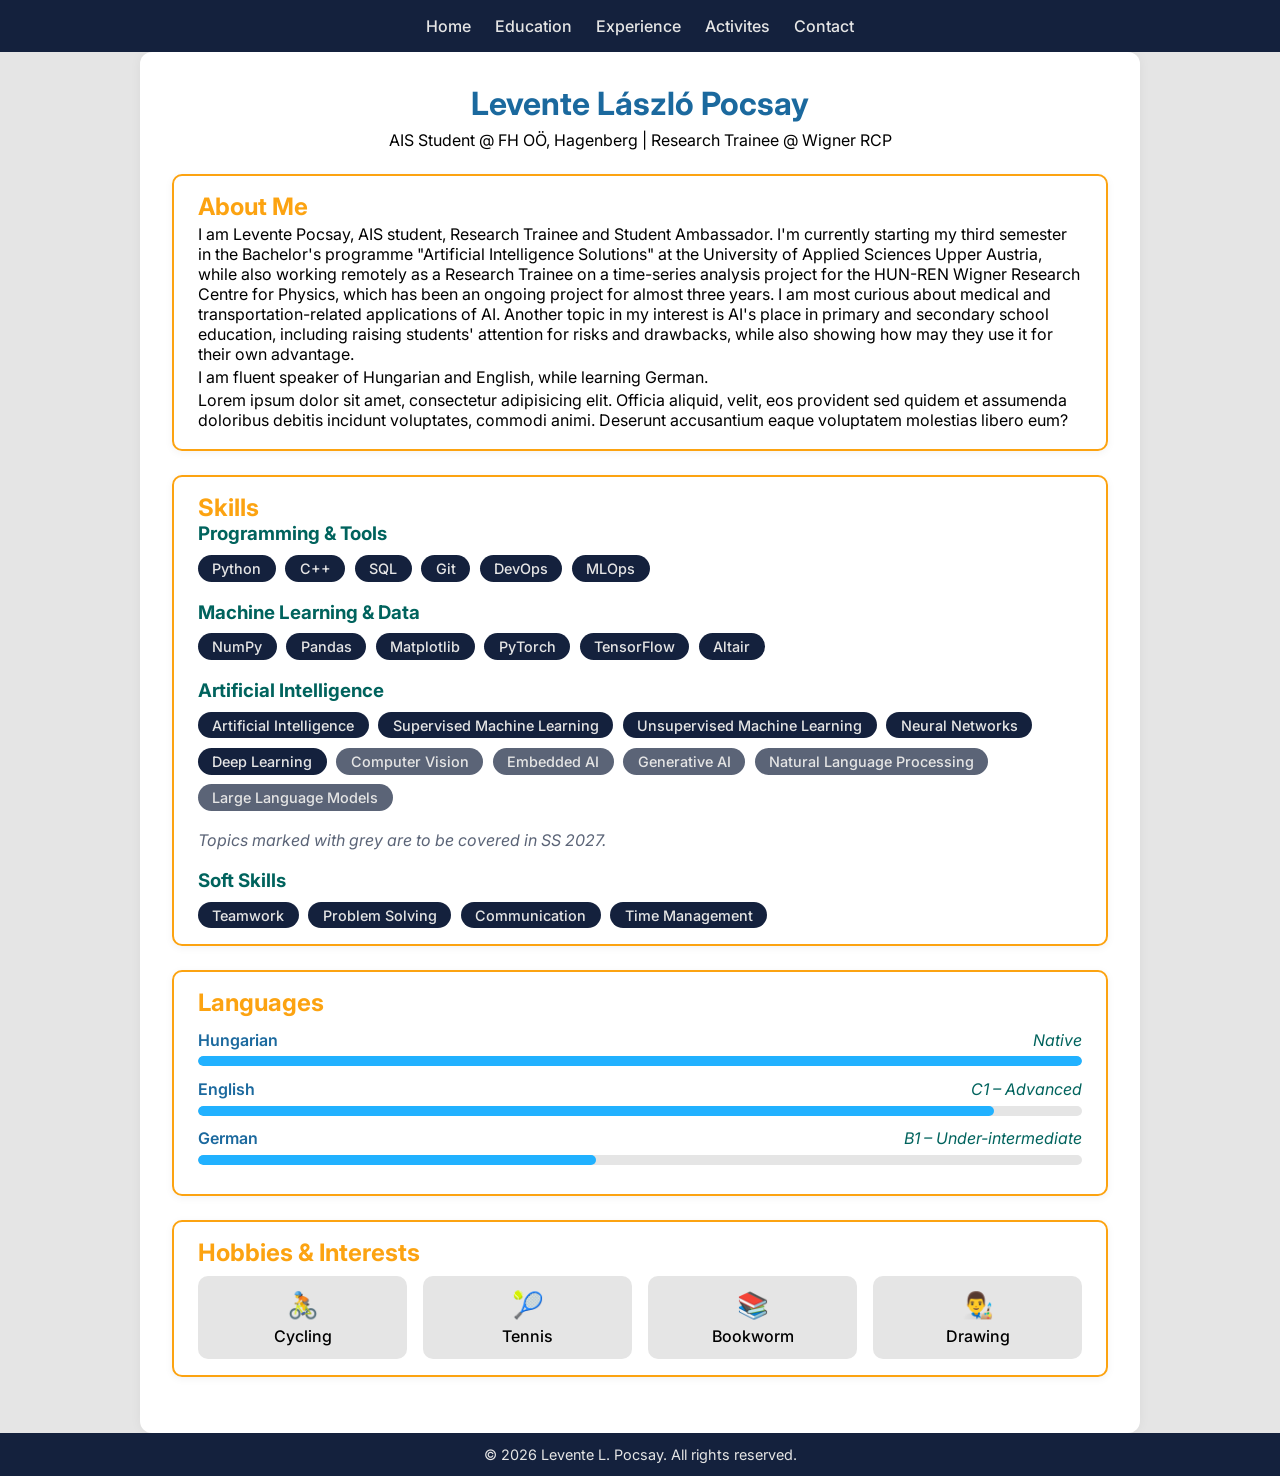
==== index.html @ 26d3b86d "Actualizing language levels" ====
<!DOCTYPE html>
<html lang="en">
<head>
    <meta charset="UTF-8">
    <meta name="viewport" content="width=device-width, initial-scale=1.0">
    <title>Homepage</title>
    <link rel="stylesheet" href="./styles/main.css">
    <link rel="stylesheet" href="./styles/index_styles.css">
</head>
<body>
    <header>
    <nav>
        <a href="index.html">Home</a>
        <a href="education.html">Education</a>
        <a href="experience.html">Experience</a>
        <a href="activity.html">Activites</a>
        <a href="contact.html">Contact</a>
    </nav>
    </header>

    <main>
        <h1>Levente László Pocsay</h1>
        <p style="text-align: center; margin-top: -10pt;">AIS Student @ FH OÖ, Hagenberg | Research Trainee @ Wigner RCP</p>

        <!-- Introduction -->
        <div class="block intro">
            <h2>About Me</h2>
            <p>I am Levente Pocsay, AIS student, Research Trainee and Student Ambassador. I'm currently starting my third semester in the Bachelor's programme "Artificial Intelligence Solutions" at the University of Applied Sciences Upper Austria, while also working remotely as a Research Trainee on a time-series analysis project for the HUN-REN Wigner Research Centre for Physics, which has been an ongoing project for almost three years. I am most curious about medical and transportation-related applications of AI. Another topic in my interest is AI's place in primary and secondary school education, including raising students' attention for risks and drawbacks, while also showing how may they use it for their own advantage.</p>
            <p>I am fluent speaker of Hungarian and English, while learning German.</p>
            <p>Lorem ipsum dolor sit amet, consectetur adipisicing elit. Officia aliquid, velit, eos provident sed quidem et assumenda doloribus debitis incidunt voluptates, commodi animi. Deserunt accusantium eaque voluptatem molestias libero eum?</p>
        </div>

        <!-- Skills -->
        <div class="block">
            <h2>Skills</h2>

            <h3>Programming &amp; Tools</h3>
            <div class="tag-list">
                <span class="tag">Python</span>
                <span class="tag">C++</span>
                <span class="tag">SQL</span>
                <span class="tag">Git</span>
                <span class="tag">DevOps</span>
                <span class="tag">MLOps</span>
            </div>

            <h3>Machine Learning &amp; Data</h3>
            <div class="tag-list">
                <span class="tag">NumPy</span>
                <span class="tag">Pandas</span>
                <span class="tag">Matplotlib</span>
                <span class="tag">PyTorch</span>
                <span class="tag">TensorFlow</span>
                <span class="tag">Altair</span>
            </div>

            <h3>Artificial Intelligence</h3>
            <div class="tag-list">
                <span class="tag">Artificial Intelligence</span>
                <span class="tag">Supervised Machine Learning</span>
                <span class="tag">Unsupervised Machine Learning</span>
                <span class="tag">Neural Networks</span>
                <span class="tag">Deep Learning</span>
                <span class="tag ss2027">Computer Vision</span>
                <span class="tag ss2027">Embedded AI</span>
                <span class="tag ss2027">Generative AI</span>
                <span class="tag ss2027">Natural Language Processing</span>
                <span class="tag ss2027">Large Language Models</span>
            </div>
            <p class="ss2027">Topics marked with grey are to be covered in SS 2027.</p>

            <h3>Soft Skills</h3>
            <div class="tag-list">
                <span class="tag">Teamwork</span>
                <span class="tag">Problem Solving</span>
                <span class="tag">Communication</span>
                <span class="tag">Time Management</span>
            </div>
        </div>

        <!-- Languages -->
        <div class="block">
            <h2>Languages</h2>
            <ul class="language-list">
                <li>
                    <span class="language-name">Hungarian</span>
                    <span class="language-level">Native</span>
                    <div class="level-bar"><div class="level-fill" style="width: 100%;"></div></div>
                </li>
                <li>
                    <span class="language-name">English</span>
                    <span class="language-level">C1 &ndash; Advanced</span>
                    <div class="level-bar"><div class="level-fill" style="width: 90%;"></div></div>
                </li>
                <li>
                    <span class="language-name">German</span>
                    <span class="language-level">B1 &ndash; Under-intermediate</span>
                    <div class="level-bar"><div class="level-fill" style="width: 45%;"></div></div>
                </li>
            </ul>
        </div>

        <!-- Hobbies -->
        <div class="block">
            <h2>Hobbies &amp; Interests</h2>
            <div class="hobby-list">
                <div class="hobby-item">
                    <span class="hobby-icon">🚴</span>
                    <p>Cycling</p>
                </div>
                <div class="hobby-item">
                    <span class="hobby-icon">🎾</span>
                    <p>Tennis</p>
                </div>
                <div class="hobby-item">
                    <span class="hobby-icon">📚</span>
                    <p>Bookworm</p>
                </div>
                <div class="hobby-item">
                    <span class="hobby-icon">👨‍🎨</span>
                    <p>Drawing</p>
                </div>
            </div>
        </div>
    </main>

    <footer>
        <p>&copy; 2026 Levente L. Pocsay. All rights reserved.</p>
    </footer>
</body>
</html>
---- styles/main.css ----
@import url('https://fonts.googleapis.com/css2?family=Inter:wght@400;500;600;700&display=swap');

* {
    margin: 0;
    padding: 0;
    box-sizing: border-box;
}

/*Color palette*/
:root {
    --primary: #14213D;
    --primary-support: #21B1FF;
    --accent: #FCA311;
    --accent2: #00635D;
    --title: #1B699E;
    --text: #000000;
    --background: #FFFFFF;
    --side: #E5E5E5;
}

body {
    margin: 0;
    font-family: 'Inter', sans-serif;
    background: var(--side);
    color: var(--text);
    display: flex;
    flex-direction: column;
    min-height: 100vh;
}



/*Header*/
header {
    background: var(--primary);
    color: var(--side);
    display: flex;
    justify-content: center;
    align-items: center;
    position: sticky;
    top: 0;
    z-index: 1000;
    width: 100%;
    padding: 1rem;
}

nav a {
    max-width: 1000px;
    margin-left: 10px;
    margin-right: 10px;
    text-decoration: none;
    color: var(--side);
    font-weight: 500;
}

nav a:hover {
    color: var(--accent);
}



/*Content*/
main {
    max-width: 1000px;
    min-width: 60%;
    margin: 0 auto;
    margin-bottom: 0;
    background-color: var(--background);
    border-radius: 12px;
    box-shadow: 0 0 12px rgba(0,0,0,0.05);
    flex: 1;
    padding: 2rem;
}

h1 {
    color: var(--title);
    margin-bottom: 20px;
    text-align: center;
}


/*Content blocks*/
.block {
    border: 2px solid var(--accent);
    color: var(--text);
    border-radius: 10px;
    padding: 1rem 1.5rem;
    margin: 1.5rem 0;
    box-shadow: 0 2px 8px rgba(0,0,0,0.05);
}

.block h2 {
    margin-bottom: 0rem;
    color: var(--accent);
}

.block h3 {
    margin-bottom: 0rem;
    color: var(--accent2);
}

.block p {
    margin: 0.2rem 0;
}

.block ul {
    padding: 0rem 1.5rem;   
}

p.department {
    font-style: italic;
}


/*Universal button*/
a.clickbutton {
    display: inline-flex;
    align-items: center;
    gap: 0.6rem;
    cursor: pointer;
    text-decoration: none;
    background: var(--primary);
    color: var(--side);
    border-radius: 20px;
    padding: 0.3rem 0.9rem;
    font-size: 0.9rem;
    font-weight: 500;
    user-select: none;
    transition:
        background 0.15s ease,
        color 0.15s ease,
        transform 0.15s ease,
        box-shadow 0.15s ease;
}

a.clickbutton:hover {
    background: var(--accent);
    color: var(--primary);
    box-shadow: 0 4px 10px rgba(0, 0, 0, 0.15);
}

a.clickbutton:focus-visible {
    outline: 2px solid var(--primary-support);
    outline-offset: 2px;
}


/*Footer*/
footer{
    background:var(--primary);
    color: var(--side);
    text-align: center;
    font-size: 0.9rem;
    padding: 0.8rem 1rem;
}
---- styles/index_styles.css ----
/*Skill tags*/
.tag-list {
    display: flex;
    flex-wrap: wrap;
    gap: 0.6rem;
    margin: 0.6rem 0 1.2rem 0;
}
 
.tag {
    background: var(--primary);
    color: var(--side);
    border-radius: 20px;
    padding: 0.3rem 0.9rem;
    font-size: 0.9rem;
    font-weight: 500;
}

.tag.ss2027 {
    background: color-mix(in srgb, var(--primary) 70%, white);
}
 
.tag-list:last-of-type {
    margin-bottom: 0;
}
 
p.ss2027 {
    font-style: italic;
    color: color-mix(in srgb, var(--primary) 70%, white);
    padding-bottom: 1rem;
}
 
 
/*Languages*/
.language-list {
    list-style: none;
    padding: 0 !important;
}
 
.language-list li {
    margin: 0.8rem 0;
}
 
.language-name {
    font-weight: 600;
    color: var(--title);
}
 
.language-level {
    float: right;
    color: var(--accent2);
    font-style: italic;
}
 
.level-bar {
    clear: both;
    background: var(--side);
    border-radius: 8px;
    height: 10px;
    margin-top: 0.4rem;
    overflow: hidden;
}
 
.level-fill {
    background: var(--primary-support);
    height: 100%;
    border-radius: 8px;
}
 
 
 
/*Hobbies*/
.hobby-list {
    display: flex;
    flex-wrap: wrap;
    gap: 1rem;
    margin-top: 0.6rem;
}
 
.hobby-item {
    background: var(--side);
    border-radius: 10px;
    padding: 0.8rem 1rem;
    text-align: center;
    flex: 1 1 120px;
}
 
.hobby-icon {
    display: block;
    font-size: 1.6rem;
    margin-bottom: 0.4rem;
}
 
.hobby-item p {
    margin: 0;
    font-weight: 500;
    color: var(--text);
}
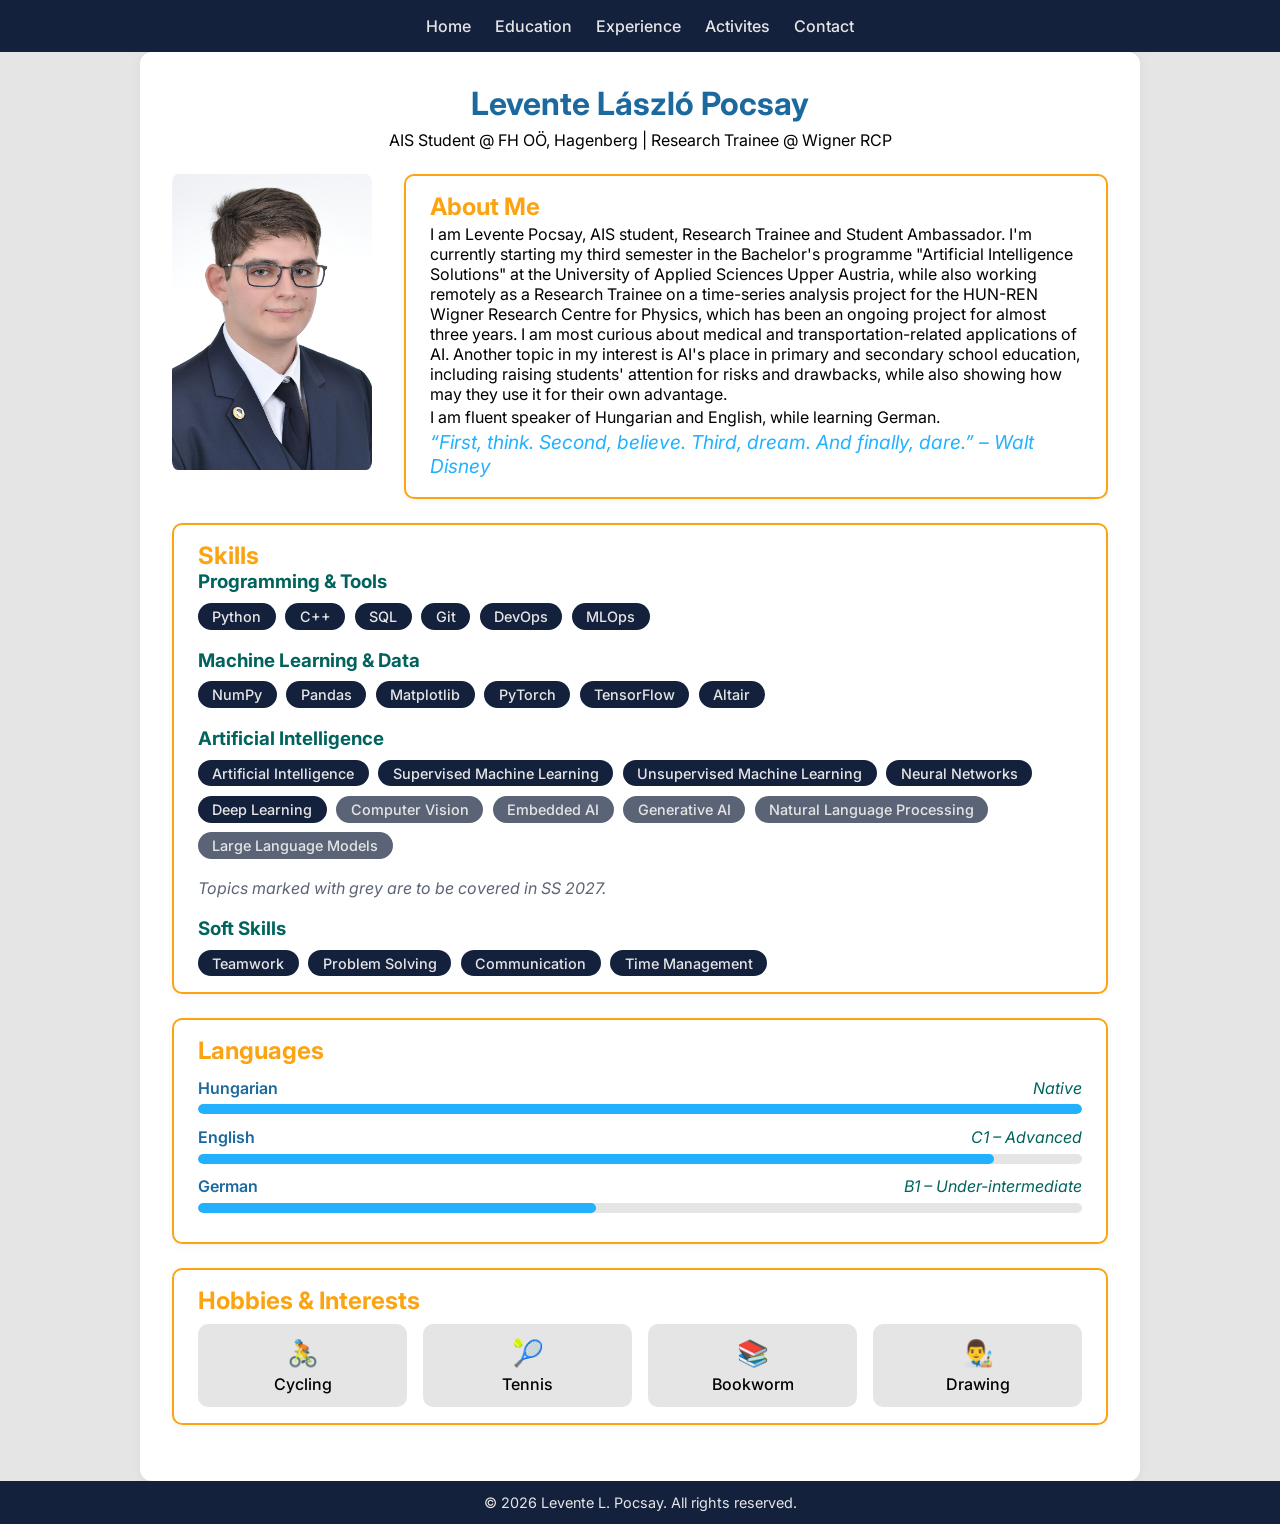
==== commit 58dddea8: "Added profile picture on homepage" ====
--- a/index.html
+++ b/index.html
@@ -23,11 +23,16 @@
         <p style="text-align: center; margin-top: -10pt;">AIS Student @ FH OÖ, Hagenberg | Research Trainee @ Wigner RCP</p>
 
         <!-- Introduction -->
-        <div class="block intro">
-            <h2>About Me</h2>
-            <p>I am Levente Pocsay, AIS student, Research Trainee and Student Ambassador. I'm currently starting my third semester in the Bachelor's programme "Artificial Intelligence Solutions" at the University of Applied Sciences Upper Austria, while also working remotely as a Research Trainee on a time-series analysis project for the HUN-REN Wigner Research Centre for Physics, which has been an ongoing project for almost three years. I am most curious about medical and transportation-related applications of AI. Another topic in my interest is AI's place in primary and secondary school education, including raising students' attention for risks and drawbacks, while also showing how may they use it for their own advantage.</p>
-            <p>I am fluent speaker of Hungarian and English, while learning German.</p>
-            <p>Lorem ipsum dolor sit amet, consectetur adipisicing elit. Officia aliquid, velit, eos provident sed quidem et assumenda doloribus debitis incidunt voluptates, commodi animi. Deserunt accusantium eaque voluptatem molestias libero eum?</p>
+        <div class="intro">
+            <div class="profile-pic">
+                <img class="profile-pic" src="./images/profile-pic.jpg" alt="profile-picture">
+            </div>
+            <div class="block">
+                <h2>About Me</h2>
+                <p>I am Levente Pocsay, AIS student, Research Trainee and Student Ambassador. I'm currently starting my third semester in the Bachelor's programme "Artificial Intelligence Solutions" at the University of Applied Sciences Upper Austria, while also working remotely as a Research Trainee on a time-series analysis project for the HUN-REN Wigner Research Centre for Physics, which has been an ongoing project for almost three years. I am most curious about medical and transportation-related applications of AI. Another topic in my interest is AI's place in primary and secondary school education, including raising students' attention for risks and drawbacks, while also showing how may they use it for their own advantage.</p>
+                <p>I am fluent speaker of Hungarian and English, while learning German.</p>
+                <p class="quote">“First, think. Second, believe. Third, dream. And finally, dare.” &ndash; Walt Disney</p>
+            </div>
         </div>
 
         <!-- Skills -->
--- a/styles/index_styles.css
+++ b/styles/index_styles.css
@@ -1,3 +1,35 @@
+/*Introduction*/
+.intro {
+    display: flex;
+    flex-direction: row;
+    align-items: flex-start;
+    gap: 2rem;
+    margin: 1.5rem 0;
+}
+
+div.profile-pic {
+    flex: 0 0 200px;
+}
+
+img.profile-pic {
+    display: block;
+    width: 100%;
+    height: auto;
+    border-radius: 3%;
+}
+
+.intro .block {
+    flex: 1 1 0;
+    min-width: 0;
+    margin: 0;
+}
+
+p.quote {
+    color: var(--primary-support);
+    font-style: italic;
+    font-size: larger;
+}
+
 /*Skill tags*/
 .tag-list {
     display: flex;
@@ -94,4 +126,24 @@
     margin: 0;
     font-weight: 500;
     color: var(--text);
+}
+
+
+/*Mobile mode for intro block*/
+@media (max-width: 700px) {
+    .intro {
+        flex-direction: column;
+        align-items: center;
+        gap: 1.5rem;
+    }
+
+    div.profile-pic {
+        flex: 0 0 auto;
+        width: 160px;
+    }
+
+    .intro .block {
+        flex: 0 0 auto;
+        width: 100%;
+    }
 }
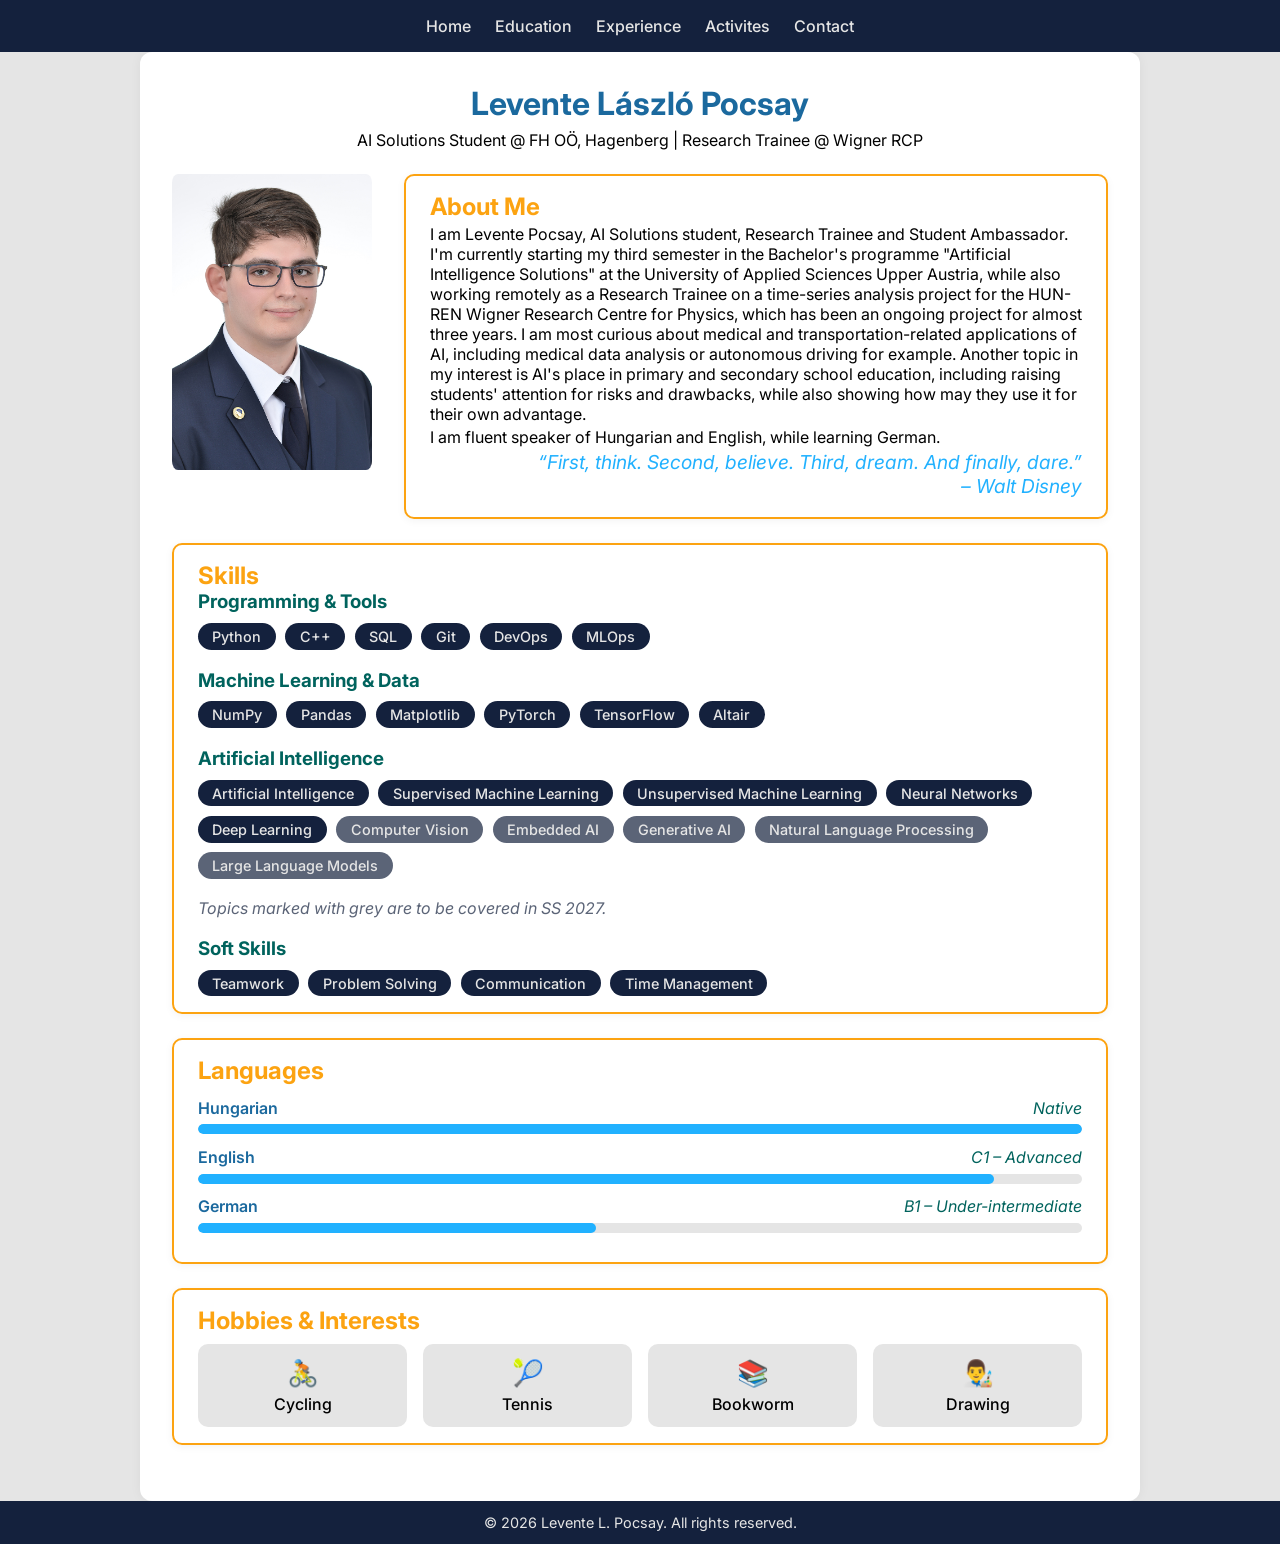
==== commit f14ea159: "Small reformatting & changes" ====
--- a/index.html
+++ b/index.html
@@ -20,7 +20,7 @@
 
     <main>
         <h1>Levente László Pocsay</h1>
-        <p style="text-align: center; margin-top: -10pt;">AIS Student @ FH OÖ, Hagenberg | Research Trainee @ Wigner RCP</p>
+        <p style="text-align: center; margin-top: -10pt;">AI Solutions Student @ FH OÖ, Hagenberg | Research Trainee @ Wigner RCP</p>
 
         <!-- Introduction -->
         <div class="intro">
@@ -29,9 +29,9 @@
             </div>
             <div class="block">
                 <h2>About Me</h2>
-                <p>I am Levente Pocsay, AIS student, Research Trainee and Student Ambassador. I'm currently starting my third semester in the Bachelor's programme "Artificial Intelligence Solutions" at the University of Applied Sciences Upper Austria, while also working remotely as a Research Trainee on a time-series analysis project for the HUN-REN Wigner Research Centre for Physics, which has been an ongoing project for almost three years. I am most curious about medical and transportation-related applications of AI. Another topic in my interest is AI's place in primary and secondary school education, including raising students' attention for risks and drawbacks, while also showing how may they use it for their own advantage.</p>
+                <p>I am Levente Pocsay, AI Solutions student, Research Trainee and Student Ambassador. I'm currently starting my third semester in the Bachelor's programme "Artificial Intelligence Solutions" at the University of Applied Sciences Upper Austria, while also working remotely as a Research Trainee on a time-series analysis project for the HUN-REN Wigner Research Centre for Physics, which has been an ongoing project for almost three years. I am most curious about medical and transportation-related applications of AI, including medical data analysis or autonomous driving for example. Another topic in my interest is AI's place in primary and secondary school education, including raising students' attention for risks and drawbacks, while also showing how may they use it for their own advantage.</p>
                 <p>I am fluent speaker of Hungarian and English, while learning German.</p>
-                <p class="quote">“First, think. Second, believe. Third, dream. And finally, dare.” &ndash; Walt Disney</p>
+                <p class="quote">“First, think. Second, believe. Third, dream. And finally, dare.” <br>&ndash; Walt Disney</p>
             </div>
         </div>
 
--- a/styles/index_styles.css
+++ b/styles/index_styles.css
@@ -28,6 +28,7 @@
     color: var(--primary-support);
     font-style: italic;
     font-size: larger;
+    text-align: right;
 }
 
 /*Skill tags*/
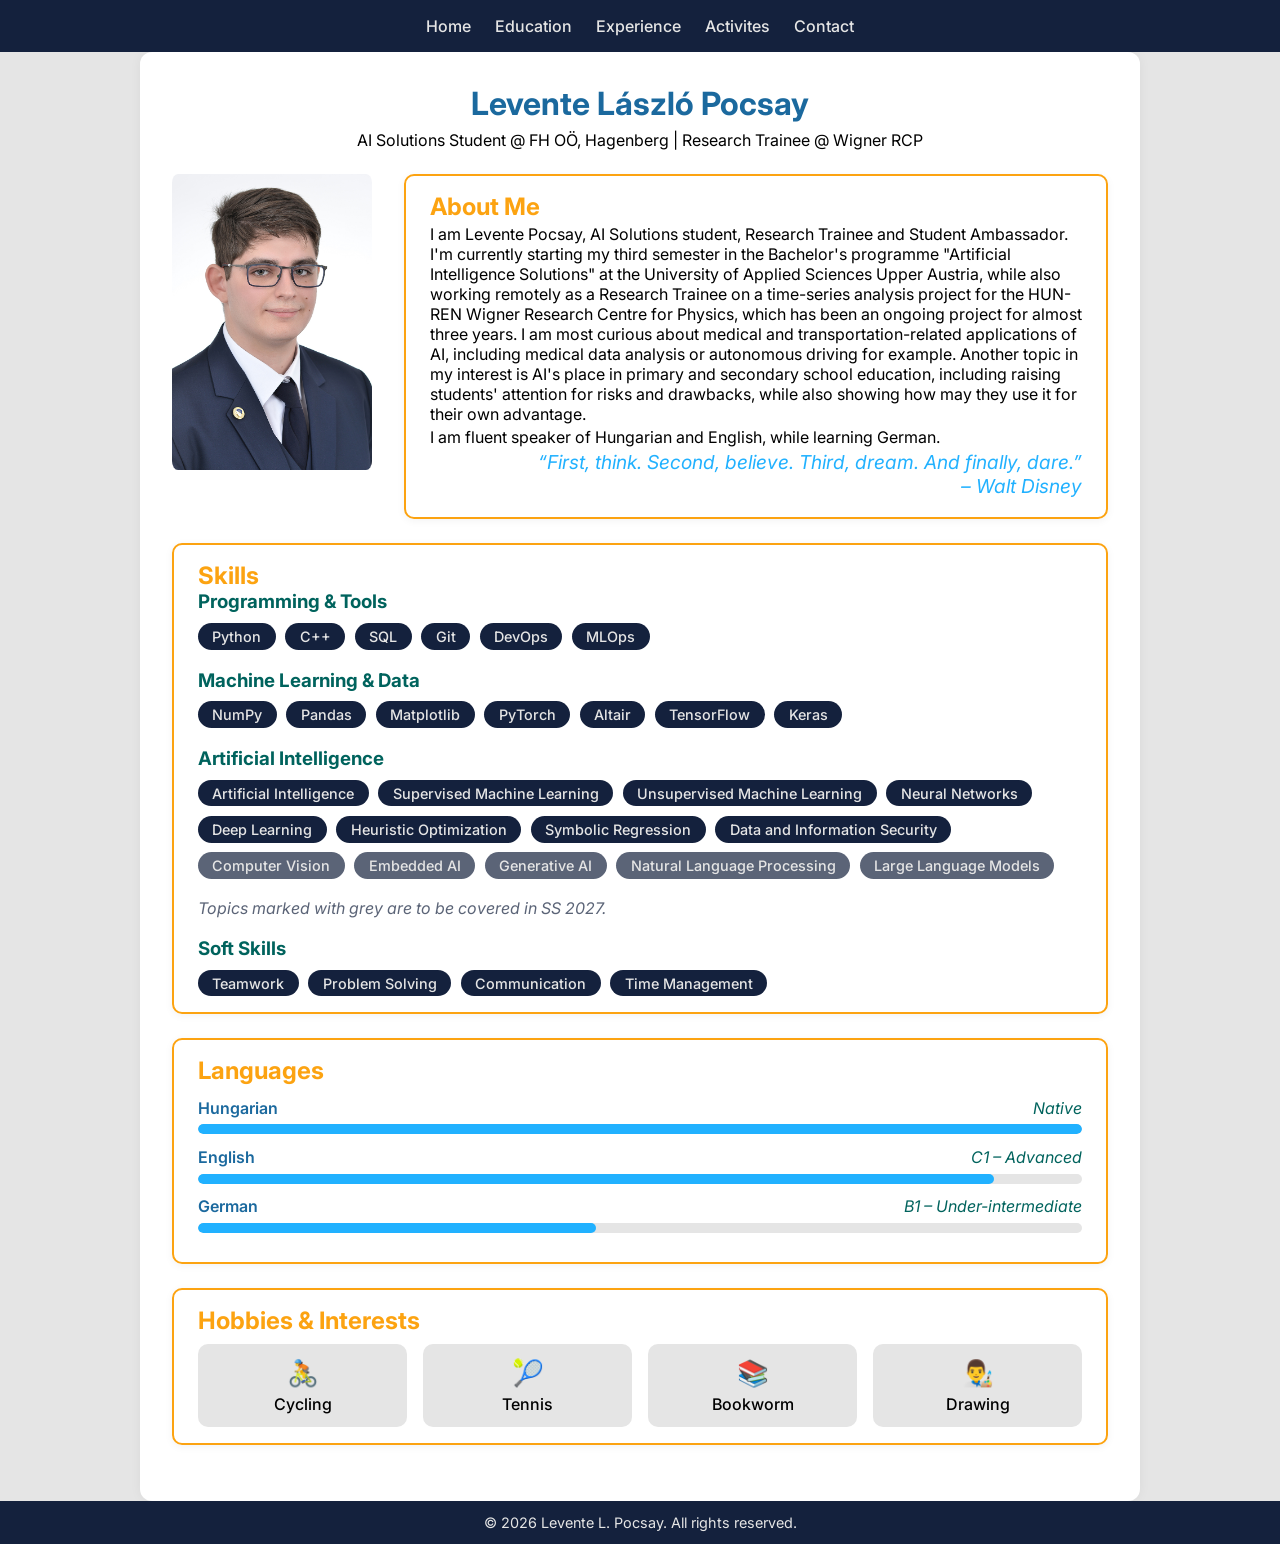
==== commit d23cc29a: "Updated skills section" ====
--- a/index.html
+++ b/index.html
@@ -55,8 +55,9 @@
                 <span class="tag">Pandas</span>
                 <span class="tag">Matplotlib</span>
                 <span class="tag">PyTorch</span>
+                <span class="tag">Altair</span>
                 <span class="tag">TensorFlow</span>
-                <span class="tag">Altair</span>
+                <span class="tag">Keras</span>
             </div>
 
             <h3>Artificial Intelligence</h3>
@@ -66,6 +67,9 @@
                 <span class="tag">Unsupervised Machine Learning</span>
                 <span class="tag">Neural Networks</span>
                 <span class="tag">Deep Learning</span>
+                <span class="tag">Heuristic Optimization</span>
+                <span class="tag">Symbolic Regression</span>
+                <span class="tag">Data and Information Security</span>
                 <span class="tag ss2027">Computer Vision</span>
                 <span class="tag ss2027">Embedded AI</span>
                 <span class="tag ss2027">Generative AI</span>
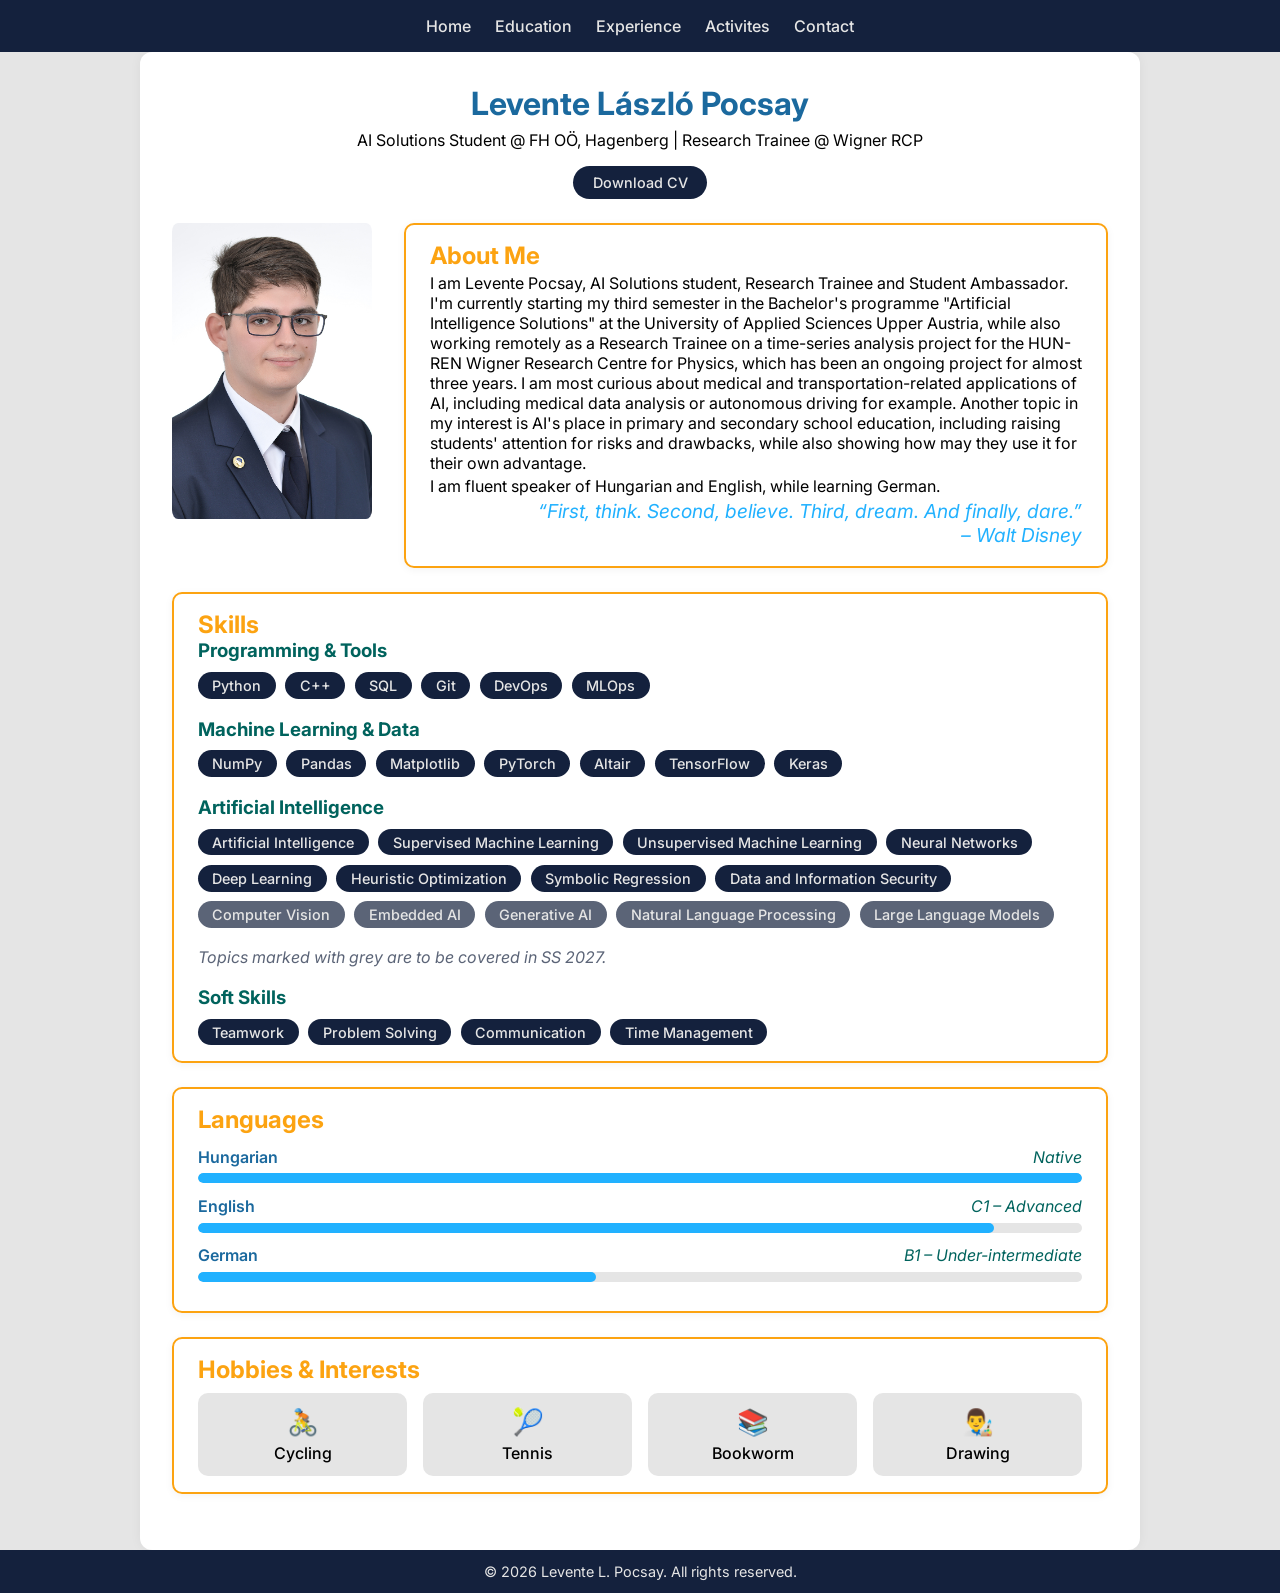
==== commit 94261e7a: "Added download CV button" ====
--- a/index.html
+++ b/index.html
@@ -21,6 +21,10 @@
     <main>
         <h1>Levente László Pocsay</h1>
         <p style="text-align: center; margin-top: -10pt;">AI Solutions Student @ FH OÖ, Hagenberg | Research Trainee @ Wigner RCP</p>
+
+        <div class="cvbutton">
+            <a class="clickbutton cvbutton" href="./CV_Levente-Pocsay.pdf" target="_blank">Download CV</a>
+        </div>
 
         <!-- Introduction -->
         <div class="intro">
--- a/styles/index_styles.css
+++ b/styles/index_styles.css
@@ -30,6 +30,20 @@
     font-size: larger;
     text-align: right;
 }
+
+
+/*Download CV button*/
+.cvbutton {
+    display: flex;
+    justify-content: center;
+    align-items: center;
+    padding-top: 1rem;
+}
+
+a.clickbutton.cvbutton {
+    padding: 0.5rem 1.2rem;
+}
+
 
 /*Skill tags*/
 .tag-list {
@@ -98,9 +112,8 @@
     height: 100%;
     border-radius: 8px;
 }
- 
- 
- 
+
+
 /*Hobbies*/
 .hobby-list {
     display: flex;
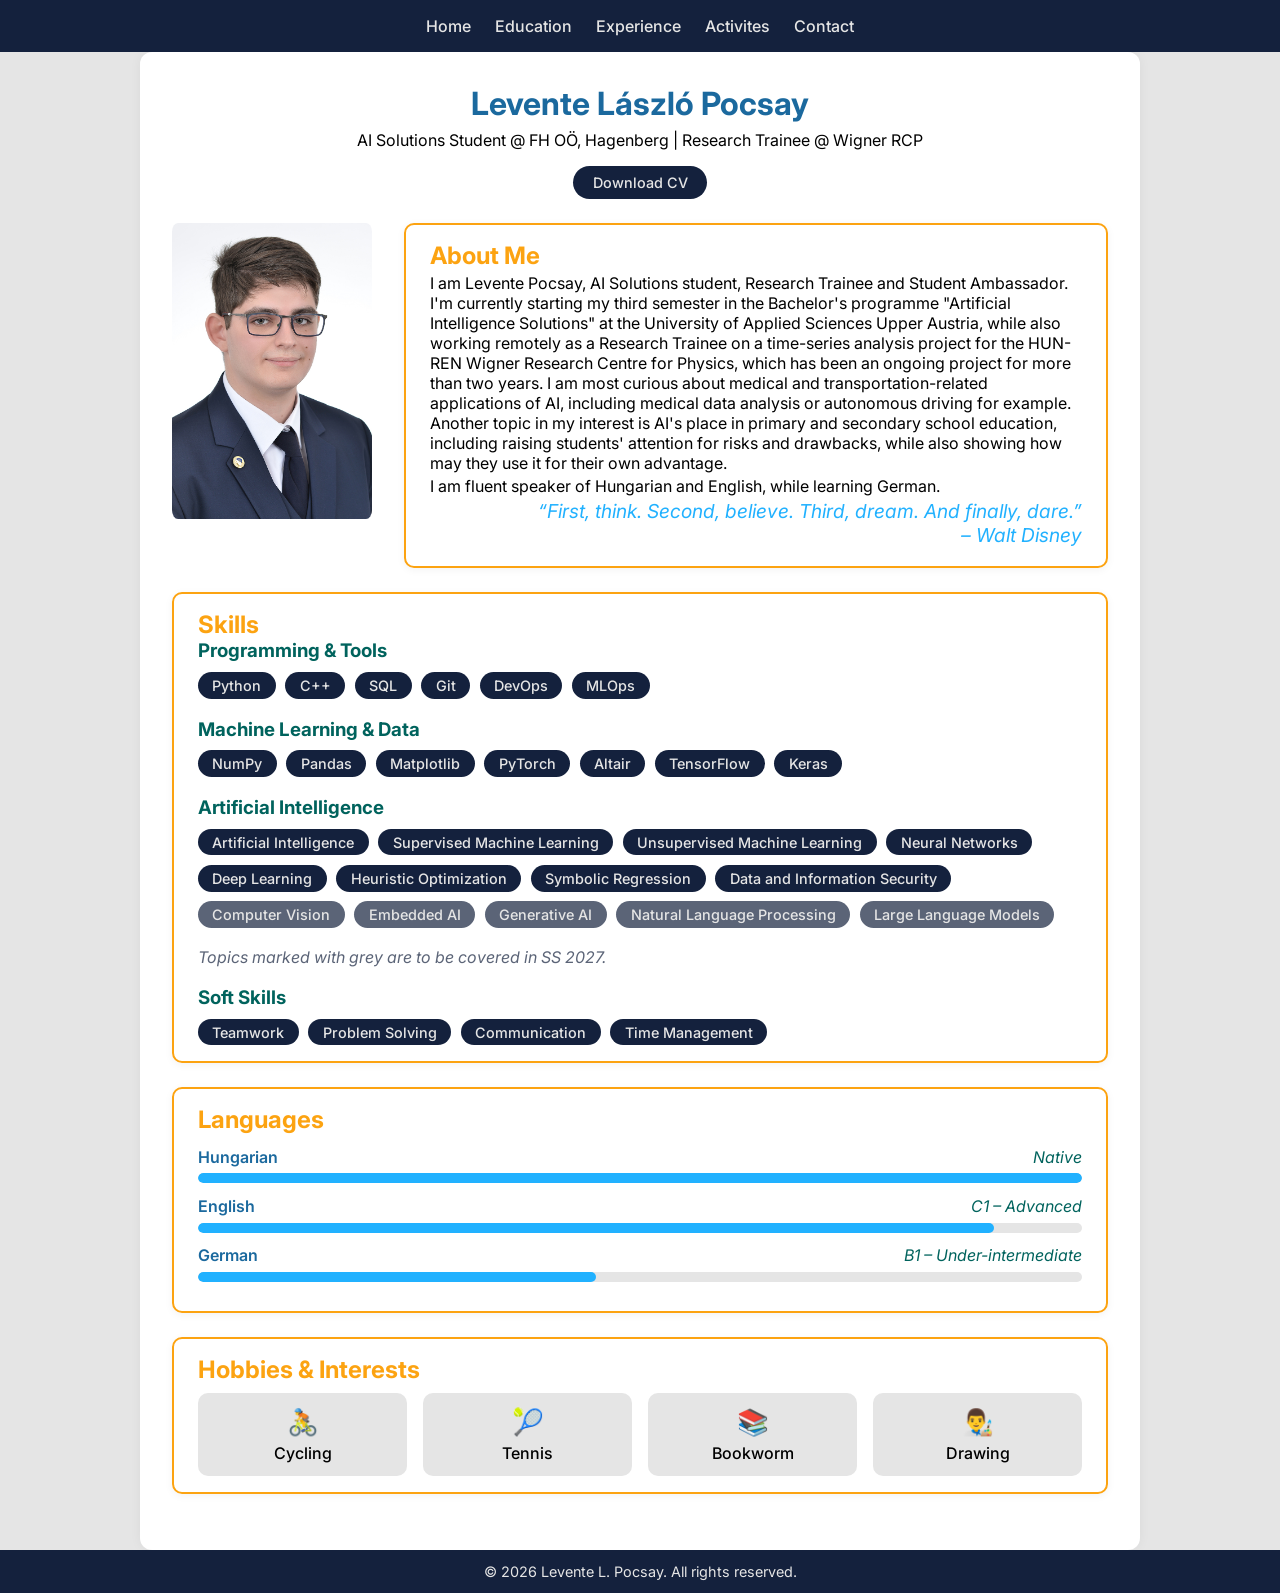
==== commit 210f2cb7: "Small change to intro text" ====
--- a/index.html
+++ b/index.html
@@ -33,7 +33,7 @@
             </div>
             <div class="block">
                 <h2>About Me</h2>
-                <p>I am Levente Pocsay, AI Solutions student, Research Trainee and Student Ambassador. I'm currently starting my third semester in the Bachelor's programme "Artificial Intelligence Solutions" at the University of Applied Sciences Upper Austria, while also working remotely as a Research Trainee on a time-series analysis project for the HUN-REN Wigner Research Centre for Physics, which has been an ongoing project for almost three years. I am most curious about medical and transportation-related applications of AI, including medical data analysis or autonomous driving for example. Another topic in my interest is AI's place in primary and secondary school education, including raising students' attention for risks and drawbacks, while also showing how may they use it for their own advantage.</p>
+                <p>I am Levente Pocsay, AI Solutions student, Research Trainee and Student Ambassador. I'm currently starting my third semester in the Bachelor's programme "Artificial Intelligence Solutions" at the University of Applied Sciences Upper Austria, while also working remotely as a Research Trainee on a time-series analysis project for the HUN-REN Wigner Research Centre for Physics, which has been an ongoing project for more than two years. I am most curious about medical and transportation-related applications of AI, including medical data analysis or autonomous driving for example. Another topic in my interest is AI's place in primary and secondary school education, including raising students' attention for risks and drawbacks, while also showing how may they use it for their own advantage.</p>
                 <p>I am fluent speaker of Hungarian and English, while learning German.</p>
                 <p class="quote">“First, think. Second, believe. Third, dream. And finally, dare.” <br>&ndash; Walt Disney</p>
             </div>
